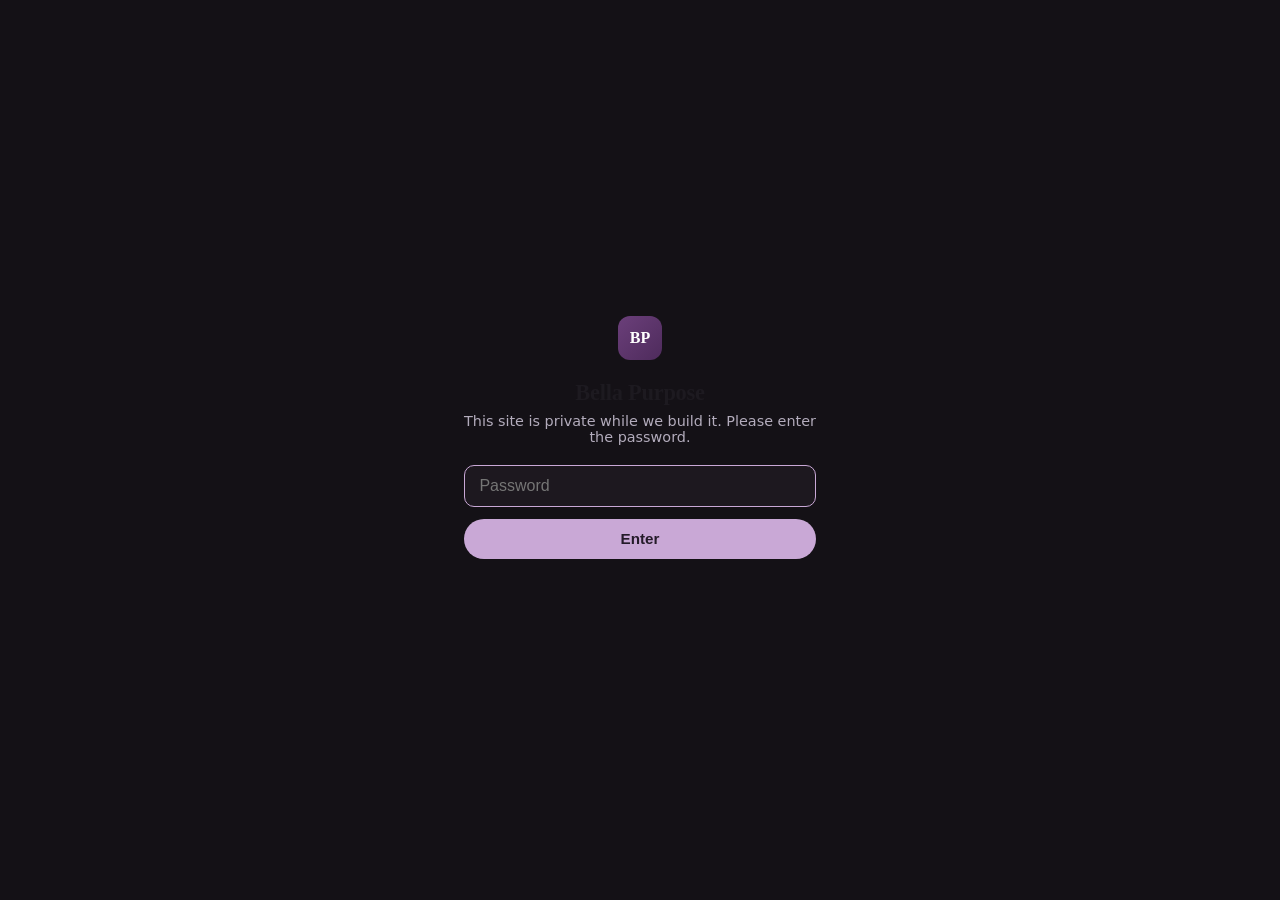
==== site/contact.html @ 1502c486 "Bella Purpose Research Group website Co-Authored-By: Claude Opus 4.8 (1M context) <noreply@anthropic" ====
<!DOCTYPE html>
<html lang="en">
<head>
  <meta charset="UTF-8">
  <meta name="viewport" content="width=device-width, initial-scale=1.0">
  <title>Contact — Bella Purpose Research Group</title>
  <meta name="description" content="Get in touch with the Bella Purpose Research Group.">
  <link rel="stylesheet" href="styles.css">
  <script src="gate.js"></script>
</head>
<body>
  <a class="skip" href="#main">Skip to content</a>

  <header class="site-header">
    <nav class="nav" aria-label="Primary">
      <a class="brand" href="index.html"><span class="mark">BP</span> Bella Purpose Research Group</a>
      <ul>
        <li><a href="index.html">Home</a></li>
        <li><a href="members.html">Members</a></li>
        <li><a href="initiatives.html">Initiatives</a></li>
        <li><a href="research.html">Research</a></li>
        <li><a href="news.html">News</a></li>
        <li><a href="contact.html" aria-current="page">Contact</a></li>
      </ul>
    </nav>
  </header>

  <main id="main">
    <section class="section">
      <div class="wrap">
        <div class="section-head">
          <h1>Contact</h1>
          <p>Questions about the group, our events, or getting involved? Send us a
          message and we'll get back to you.</p>
        </div>

        <!-- ============================================================
             CONTACT FORM — powered by Web3Forms (https://web3forms.com)
             CONNECTED: the access_key below routes submissions to the group's
             Gmail via Web3Forms. The email address itself is intentionally kept
             out of the site — do NOT add it here. (Access keys are meant to be
             public; the destination address stays hidden on Web3Forms' server.)
             To change the destination, generate a new key at web3forms.com and
             replace the access_key value below.
             ============================================================ -->
        <form id="contact-form" class="contact-form"
              action="https://api.web3forms.com/submit" method="POST">
          <input type="hidden" name="access_key" value="fa44dccd-67c5-42ac-8af5-5ac042f37eed">
          <input type="hidden" name="subject" value="New message from the Bella Purpose website">
          <input type="hidden" name="from_name" value="Bella Purpose website">

          <div class="field">
            <label for="name">Your name</label>
            <input id="name" name="name" type="text" required autocomplete="name">
          </div>
          <div class="field">
            <label for="email">Your email</label>
            <input id="email" name="email" type="email" required autocomplete="email">
          </div>
          <div class="field">
            <label for="message">Message</label>
            <textarea id="message" name="message" required></textarea>
          </div>

          <!-- honeypot: hidden from people, catches bots -->
          <input type="checkbox" name="botcheck" class="hp" tabindex="-1" autocomplete="off" aria-hidden="true">

          <button class="btn" type="submit">Send message</button>
          <p class="form-status" id="form-status" role="status" aria-live="polite"></p>
        </form>
      </div>
    </section>
  </main>

  <footer class="site-footer">
    <div class="wrap footer-inner">
      <div>
        <strong>The Bella Purpose Research Group</strong><br>
        An international research network · <a href="contact.html">Contact us</a>
      </div>
      <div class="social">
        <a href="https://www.linkedin.com/groups/26260068/" target="_blank" rel="noopener" aria-label="Bella Purpose on LinkedIn">
          <svg viewBox="0 0 24 24" aria-hidden="true"><path d="M4.98 3.5a2.5 2.5 0 1 1 0 5 2.5 2.5 0 0 1 0-5zM3 9h4v12H3zM9 9h3.8v1.7h.05c.53-1 1.83-2.05 3.76-2.05C20.4 8.65 22 10.9 22 14.6V21h-4v-5.7c0-1.36-.02-3.1-1.9-3.1-1.9 0-2.2 1.48-2.2 3v5.8H9z"/></svg>
          LinkedIn
        </a>
      </div>
    </div>
  </footer>

  <script>
  (function () {
    var form = document.getElementById("contact-form");
    var status = document.getElementById("form-status");
    var keyField = form.querySelector('[name="access_key"]');

    form.addEventListener("submit", function (e) {
      e.preventDefault();
      // Guard: form not yet connected to a Web3Forms key.
      if (keyField.value.indexOf("YOUR_") === 0) {
        status.className = "form-status err";
        status.textContent = "The form isn’t connected yet — add the Web3Forms access key (see README).";
        return;
      }
      status.className = "form-status";
      status.textContent = "Sending…";
      fetch(form.action, {
        method: "POST",
        headers: { "Accept": "application/json" },
        body: new FormData(form)
      })
      .then(function (r) { return r.json(); })
      .then(function (data) {
        if (data.success) {
          form.reset();
          status.className = "form-status ok";
          status.textContent = "Thanks — your message has been sent.";
        } else {
          status.className = "form-status err";
          status.textContent = data.message || "Something went wrong. Please try again.";
        }
      })
      .catch(function () {
        status.className = "form-status err";
        status.textContent = "Network error. Please try again.";
      });
    });
  })();
  </script>
</body>
</html>
---- site/styles.css ----
/* ==========================================================================
   Bella Purpose Research Group — shared stylesheet
   Plain CSS, no build step. Edit the variables below to re-theme the site.
   ========================================================================== */

:root {
  /* Brand palette — tweak these to change the whole site's look */
  --accent:        #6b3f7a;   /* deep plum — headings, links, buttons */
  --accent-strong: #4e2b5c;   /* darker plum for hover */
  --accent-soft:   #f3ecf6;   /* pale plum wash for section backgrounds */

  --ink:           #1d1a20;   /* primary text */
  --ink-soft:      #55505c;   /* secondary text */
  --line:          #e4dfe8;   /* borders / dividers */
  --bg:            #ffffff;   /* page background */
  --bg-alt:        #faf8fb;   /* alternate section background */
  --card:          #ffffff;   /* card surface */

  --maxw: 68rem;              /* content max width */
  --radius: 14px;
  --shadow: 0 1px 2px rgba(29, 26, 32, .04), 0 8px 24px rgba(29, 26, 32, .06);

  --serif: "Iowan Old Style", "Palatino Linotype", Palatino, Georgia, "Times New Roman", serif;
  --sans:  system-ui, -apple-system, "Segoe UI", Roboto, Helvetica, Arial, sans-serif;
}

@media (prefers-color-scheme: dark) {
  :root {
    --accent:        #c9a8d6;
    --accent-strong: #ddc4e6;
    --accent-soft:   #241b29;
    --ink:           #ece8ef;
    --ink-soft:      #b3acbc;
    --line:          #362e3d;
    --bg:            #141116;
    --bg-alt:        #1a161d;
    --card:          #1d181f;
    --shadow: 0 1px 2px rgba(0, 0, 0, .3), 0 8px 24px rgba(0, 0, 0, .4);
  }
}

/* ---------- base ---------- */
* { box-sizing: border-box; }

body {
  margin: 0;
  font-family: var(--sans);
  color: var(--ink);
  background: var(--bg);
  line-height: 1.65;
  -webkit-font-smoothing: antialiased;
}

h1, h2, h3 { font-family: var(--serif); line-height: 1.2; color: var(--ink); }
h1 { font-size: clamp(2rem, 5vw, 3rem); margin: 0 0 .5rem; letter-spacing: -.01em; }
h2 { font-size: clamp(1.5rem, 3vw, 2rem); margin: 0 0 1rem; }
h3 { font-size: 1.2rem; margin: 0 0 .35rem; }

p { margin: 0 0 1rem; color: var(--ink-soft); }

a { color: var(--accent); text-decoration: none; }
a:hover { color: var(--accent-strong); text-decoration: underline; }

img { max-width: 100%; display: block; }

.wrap { max-width: var(--maxw); margin: 0 auto; padding: 0 1.25rem; }

/* Skip link for keyboard/screen-reader users */
.skip {
  position: absolute; left: -999px; top: 0;
  background: var(--accent); color: #fff; padding: .6rem 1rem; border-radius: 0 0 8px 0;
  z-index: 100;
}
.skip:focus { left: 0; }

/* ---------- header / nav ---------- */
.site-header {
  position: sticky; top: 0; z-index: 20;
  background: color-mix(in srgb, var(--bg) 88%, transparent);
  backdrop-filter: saturate(150%) blur(10px);
  border-bottom: 1px solid var(--line);
}
.nav {
  display: flex; align-items: center; justify-content: space-between;
  gap: 1rem; padding: .85rem 1.25rem; max-width: var(--maxw); margin: 0 auto;
}
.brand { display: flex; align-items: center; gap: .6rem; font-family: var(--serif); font-weight: 600; font-size: 1.1rem; color: var(--ink); }
.brand:hover { text-decoration: none; }
.brand .mark {
  width: 30px; height: 30px; border-radius: 8px; flex: 0 0 auto;
  background: linear-gradient(135deg, var(--accent), var(--accent-strong));
  display: grid; place-items: center; color: #fff; font-weight: 700; font-size: .95rem;
}
.nav ul { list-style: none; display: flex; gap: .35rem; margin: 0; padding: 0; flex-wrap: wrap; }
.nav a {
  color: var(--ink-soft); padding: .4rem .7rem; border-radius: 8px; font-size: .95rem; font-weight: 500;
}
.nav a:hover { color: var(--ink); background: var(--accent-soft); text-decoration: none; }
.nav a[aria-current="page"] { color: var(--accent); background: var(--accent-soft); }

/* ---------- hero ---------- */
.hero { padding: clamp(3rem, 8vw, 6rem) 0 clamp(2rem, 5vw, 4rem); }
.hero .eyebrow { text-transform: uppercase; letter-spacing: .12em; font-size: .8rem; font-weight: 700; color: var(--accent); margin-bottom: .75rem; }
.hero .lead { font-size: clamp(1.05rem, 2vw, 1.25rem); color: var(--ink-soft); max-width: 40rem; }

.btn {
  display: inline-block; margin-top: .5rem; margin-right: .5rem;
  background: var(--accent); color: #fff; padding: .7rem 1.3rem; border-radius: 999px;
  font-weight: 600; font-size: .95rem;
}
.btn:hover { background: var(--accent-strong); color: #fff; text-decoration: none; }
.btn.secondary { background: transparent; color: var(--accent); border: 1.5px solid var(--line); }
.btn.secondary:hover { border-color: var(--accent); background: var(--accent-soft); }

/* ---------- generic section ---------- */
.section { padding: clamp(2.5rem, 6vw, 4.5rem) 0; }
.section.alt { background: var(--bg-alt); border-top: 1px solid var(--line); border-bottom: 1px solid var(--line); }
.section-head { max-width: 42rem; margin-bottom: 2rem; }
.section-head p { font-size: 1.05rem; }

/* ---------- cards grid ---------- */
.grid { display: grid; gap: 1.25rem; }
.grid.cols-2 { grid-template-columns: repeat(auto-fit, minmax(min(100%, 22rem), 1fr)); }
.grid.cols-3 { grid-template-columns: repeat(auto-fit, minmax(min(100%, 16rem), 1fr)); }

.card {
  background: var(--card); border: 1px solid var(--line); border-radius: var(--radius);
  padding: 1.5rem; box-shadow: var(--shadow);
}
.card h3 { margin-bottom: .25rem; }
.card .role { font-size: .85rem; font-weight: 600; color: var(--accent); text-transform: uppercase; letter-spacing: .05em; margin-bottom: .6rem; }
.card .links { margin-top: .9rem; display: flex; gap: 1rem; flex-wrap: wrap; font-size: .9rem; }

/* member avatar */
.avatar {
  width: 72px; height: 72px; border-radius: 50%; margin-bottom: 1rem;
  object-fit: cover; background: var(--accent-soft);
  display: grid; place-items: center; color: var(--accent); font-family: var(--serif); font-size: 1.5rem; font-weight: 600;
  border: 1px solid var(--line);
}
.member-links { display: flex; gap: .75rem; margin-top: .75rem; font-size: .9rem; }
/* linked member name: looks like a heading, turns accent on hover */
.card h3 a { color: inherit; text-decoration: none; }
.card h3 a:hover { color: var(--accent); text-decoration: underline; }

/* ---------- papers list ---------- */
.papers { list-style: none; margin: 0; padding: 0; display: grid; gap: 1rem; }
.paper {
  background: var(--card); border: 1px solid var(--line); border-radius: var(--radius);
  padding: 1.25rem 1.5rem; box-shadow: var(--shadow);
}
.paper h3 { font-family: var(--sans); font-size: 1.05rem; margin-bottom: .3rem; }
.paper .meta { font-size: .9rem; color: var(--ink-soft); margin-bottom: .5rem; }
.paper .tag {
  display: inline-block; font-size: .75rem; font-weight: 600; color: var(--accent);
  background: var(--accent-soft); padding: .15rem .6rem; border-radius: 999px; margin-bottom: .6rem;
}
.paper .links { font-size: .9rem; display: flex; gap: 1rem; flex-wrap: wrap; }

/* ---------- partners list ---------- */
.partners { list-style: none; margin: 0; padding: 0; display: grid; gap: 1.1rem 2rem;
  grid-template-columns: repeat(auto-fit, minmax(min(100%, 18rem), 1fr)); }
.partners li { font-size: .95rem; line-height: 1.4; }
.partners .inst { display: block; font-weight: 600; color: var(--ink); }
.partners .inst a { color: inherit; text-decoration: none; }
.partners .inst a:hover { color: var(--accent); text-decoration: underline; }

/* ---------- thumbnails (uniform 3:2, small, beside text) ---------- */
.thumb { display: block; width: 100%; aspect-ratio: 3 / 2; object-fit: cover;
  border-radius: 8px; background: var(--accent-soft); }
/* image + text as two columns so all text (incl. links) shares one left edge */
.card.has-thumb, .paper.has-thumb { display: grid; grid-template-columns: min(40%, 200px) 1fr; column-gap: 1.1rem; }
.has-thumb .thumb { grid-column: 1; grid-row: 1 / span 20; align-self: start; margin-top: .15rem; }
.has-thumb > :not(.thumb) { grid-column: 2; }
.has-thumb .tag, .has-thumb .role { justify-self: start; } /* keep pill/label at content width, not stretched */
@media (max-width: 520px) {
  .card.has-thumb, .paper.has-thumb { grid-template-columns: 1fr; }
  .has-thumb .thumb { grid-row: auto; }
  .has-thumb > :not(.thumb) { grid-column: 1; }
}

/* ---------- callout / placeholder note ---------- */
.note {
  border-left: 3px solid var(--accent); background: var(--accent-soft);
  padding: .75rem 1rem; border-radius: 0 8px 8px 0; font-size: .9rem; color: var(--ink-soft);
  margin: 1.5rem 0;
}
.note strong { color: var(--ink); }

/* ---------- footer ---------- */
.site-footer {
  border-top: 1px solid var(--line); background: var(--bg-alt);
  padding: 2.5rem 0; margin-top: 2rem; font-size: .9rem; color: var(--ink-soft);
}
.footer-inner { display: flex; flex-wrap: wrap; gap: 1rem 2rem; align-items: center; justify-content: space-between; }
.social { display: flex; gap: .75rem; align-items: center; }
.social a { display: inline-flex; align-items: center; gap: .4rem; }
.social svg { width: 20px; height: 20px; fill: currentColor; }

/* ---------- contact form ---------- */
.contact-form { max-width: 34rem; }
.field { margin-bottom: 1.1rem; }
.field label { display: block; font-weight: 600; font-size: .9rem; margin-bottom: .35rem; color: var(--ink); }
.field input, .field textarea {
  width: 100%; padding: .7rem .85rem; border: 1px solid var(--line); border-radius: 10px;
  background: var(--card); color: var(--ink); font: inherit; box-sizing: border-box;
}
.field input:focus, .field textarea:focus {
  outline: none; border-color: var(--accent); box-shadow: 0 0 0 3px var(--accent-soft);
}
.field textarea { min-height: 9rem; resize: vertical; }
.hp { position: absolute; left: -9999px; }            /* spam honeypot — hidden */
.form-status { margin-top: 1rem; font-size: .95rem; min-height: 1.3em; }
.form-status.ok  { color: #2e7d5b; }
.form-status.err { color: #c0392b; }
@media (prefers-color-scheme: dark) {
  .form-status.ok  { color: #7fd1a8; }
  .form-status.err { color: #e59a9a; }
}
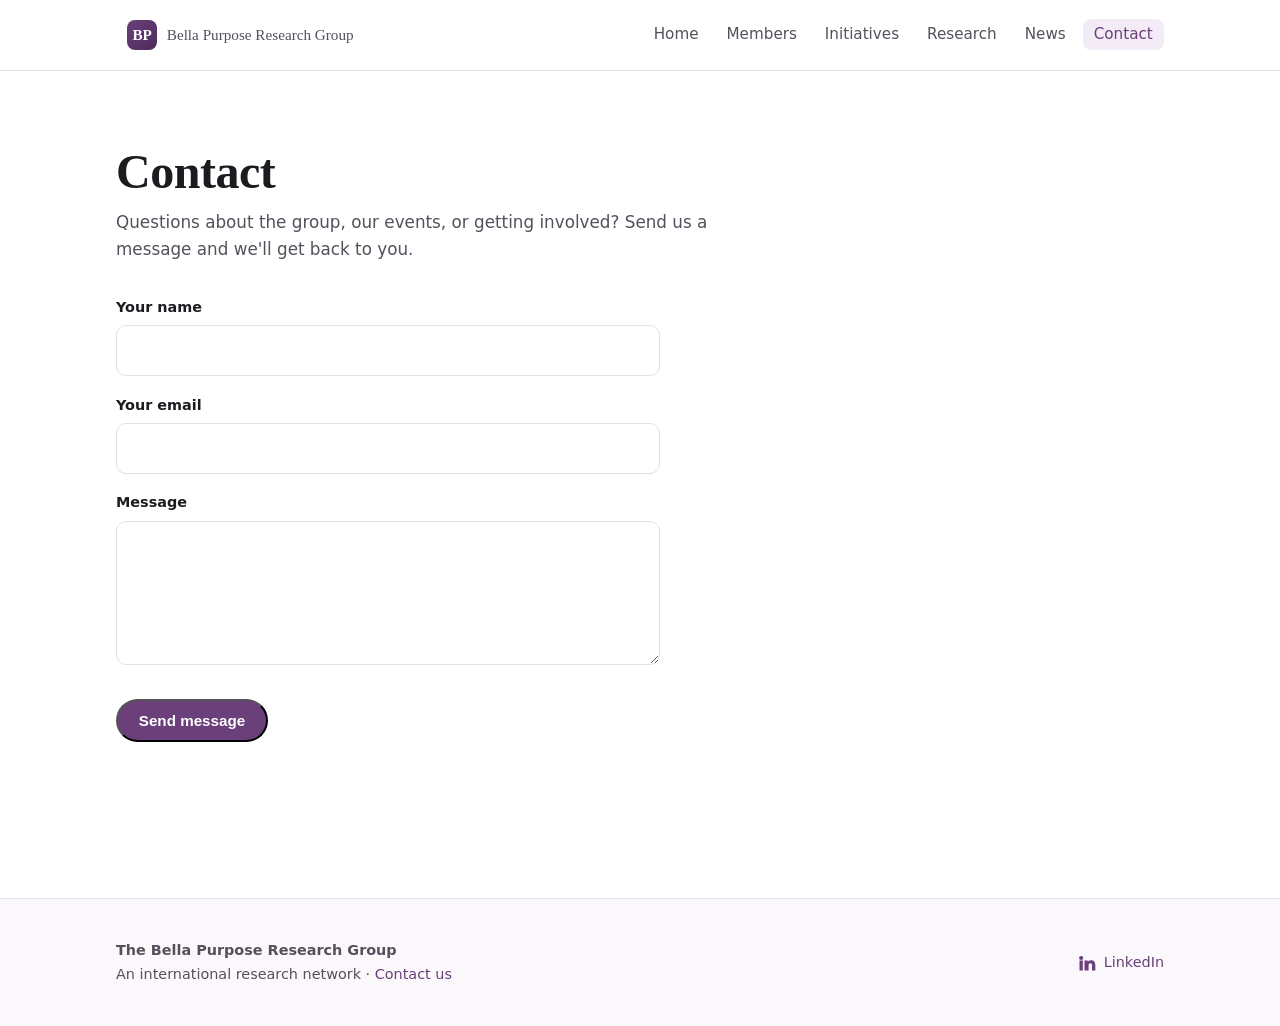
==== commit 71edb926: "Remove temporary password gate; site is now public Co-Authored-By: Claude Opus 5.5 <noreply@anthropi" ====
--- a/site/contact.html
+++ b/site/contact.html
@@ -3,10 +3,9 @@
 <head>
   <meta charset="UTF-8">
   <meta name="viewport" content="width=device-width, initial-scale=1.0">
-  <title>Contact — Bella Purpose Research Group</title>
+  <title>Contact | Bella Purpose Research Group</title>
   <meta name="description" content="Get in touch with the Bella Purpose Research Group.">
   <link rel="stylesheet" href="styles.css">
-  <script src="gate.js"></script>
 </head>
 <body>
   <a class="skip" href="#main">Skip to content</a>
@@ -98,7 +97,7 @@
       // Guard: form not yet connected to a Web3Forms key.
       if (keyField.value.indexOf("YOUR_") === 0) {
         status.className = "form-status err";
-        status.textContent = "The form isn’t connected yet — add the Web3Forms access key (see README).";
+        status.textContent = "The form isn’t connected yet. Add the Web3Forms access key (see README).";
         return;
       }
       status.className = "form-status";
@@ -113,7 +112,7 @@
         if (data.success) {
           form.reset();
           status.className = "form-status ok";
-          status.textContent = "Thanks — your message has been sent.";
+          status.textContent = "Thanks, your message has been sent.";
         } else {
           status.className = "form-status err";
           status.textContent = data.message || "Something went wrong. Please try again.";
